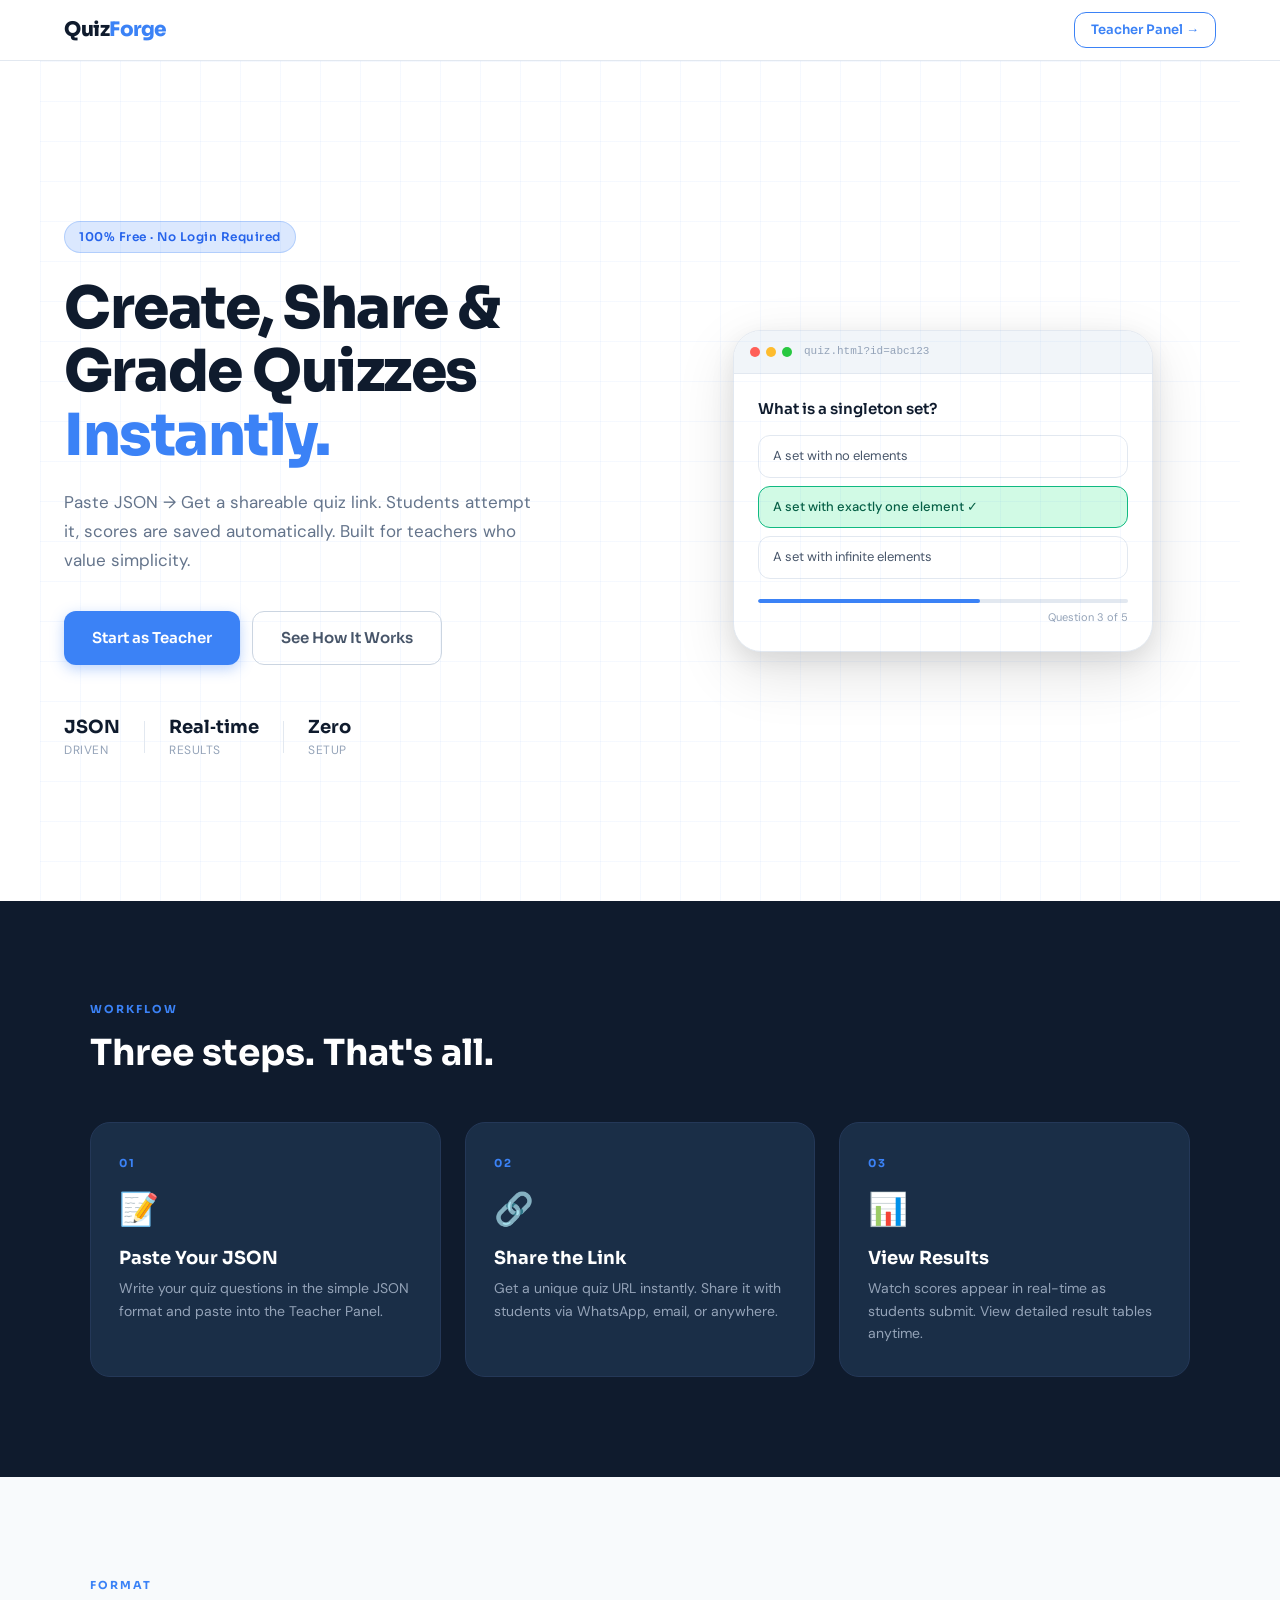
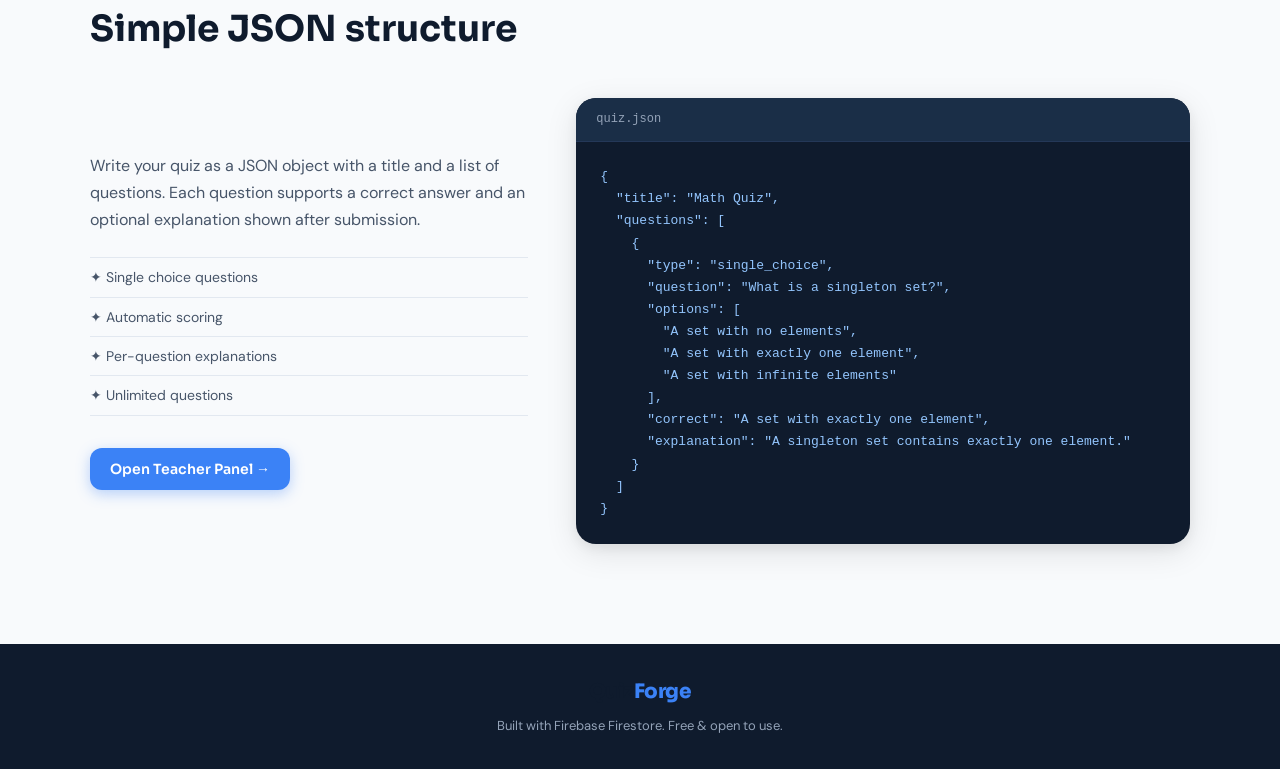
==== index.html @ af721c3b "Add files via upload" ====
<!DOCTYPE html>
<html lang="en">
<head>
  <meta charset="UTF-8" />
  <meta name="viewport" content="width=device-width, initial-scale=1.0" />
  <title>QuizForge — Build & Share Quizzes</title>
  <link rel="stylesheet" href="css/style.css" />
  <link rel="preconnect" href="https://fonts.googleapis.com" />
  <link rel="preconnect" href="https://fonts.gstatic.com" crossorigin />
  <link href="https://fonts.googleapis.com/css2?family=Sora:wght@300;400;600;700;800&family=DM+Sans:ital,wght@0,300;0,400;0,500;1,400&display=swap" rel="stylesheet" />
</head>
<body class="landing-body">

  <!-- Navigation -->
  <nav class="navbar">
    <div class="nav-inner">
      <a href="index.html" class="logo">Quiz<span>Forge</span></a>
      <a href="teacher.html" class="btn btn-outline-nav">Teacher Panel →</a>
    </div>
  </nav>

  <!-- Hero Section -->
  <section class="hero">
    <div class="hero-bg-grid"></div>
    <div class="hero-content">
      <div class="hero-badge">100% Free · No Login Required</div>
      <h1 class="hero-title">Create, Share &amp;<br />Grade Quizzes<br /><span class="accent-text">Instantly.</span></h1>
      <p class="hero-subtitle">
        Paste JSON → Get a shareable quiz link. Students attempt it, scores are saved automatically. Built for teachers who value simplicity.
      </p>
      <div class="hero-actions">
        <a href="teacher.html" class="btn btn-primary btn-lg">Start as Teacher</a>
        <a href="#how-it-works" class="btn btn-ghost btn-lg">See How It Works</a>
      </div>
      <div class="hero-stats">
        <div class="stat"><span class="stat-num">JSON</span><span class="stat-label">Driven</span></div>
        <div class="stat-divider"></div>
        <div class="stat"><span class="stat-num">Real‑time</span><span class="stat-label">Results</span></div>
        <div class="stat-divider"></div>
        <div class="stat"><span class="stat-num">Zero</span><span class="stat-label">Setup</span></div>
      </div>
    </div>
    <div class="hero-visual">
      <div class="demo-card">
        <div class="demo-card-header">
          <div class="demo-dot red"></div>
          <div class="demo-dot yellow"></div>
          <div class="demo-dot green"></div>
          <span class="demo-label">quiz.html?id=abc123</span>
        </div>
        <div class="demo-card-body">
          <div class="demo-question">What is a singleton set?</div>
          <div class="demo-options">
            <div class="demo-option">A set with no elements</div>
            <div class="demo-option demo-selected">A set with exactly one element ✓</div>
            <div class="demo-option">A set with infinite elements</div>
          </div>
          <div class="demo-progress">
            <div class="demo-progress-bar" style="width: 60%"></div>
          </div>
          <div class="demo-progress-label">Question 3 of 5</div>
        </div>
      </div>
    </div>
  </section>

  <!-- How It Works -->
  <section class="how-section" id="how-it-works">
    <div class="section-inner">
      <div class="section-label">WORKFLOW</div>
      <h2 class="section-title">Three steps. That's all.</h2>
      <div class="steps-grid">
        <div class="step-card">
          <div class="step-number">01</div>
          <div class="step-icon">📝</div>
          <h3>Paste Your JSON</h3>
          <p>Write your quiz questions in the simple JSON format and paste into the Teacher Panel.</p>
        </div>
        <div class="step-card">
          <div class="step-number">02</div>
          <div class="step-icon">🔗</div>
          <h3>Share the Link</h3>
          <p>Get a unique quiz URL instantly. Share it with students via WhatsApp, email, or anywhere.</p>
        </div>
        <div class="step-card">
          <div class="step-number">03</div>
          <div class="step-icon">📊</div>
          <h3>View Results</h3>
          <p>Watch scores appear in real-time as students submit. View detailed result tables anytime.</p>
        </div>
      </div>
    </div>
  </section>

  <!-- JSON Format Preview -->
  <section class="json-section">
    <div class="section-inner">
      <div class="section-label">FORMAT</div>
      <h2 class="section-title">Simple JSON structure</h2>
      <div class="json-split">
        <div class="json-info">
          <p>Write your quiz as a JSON object with a title and a list of questions. Each question supports a correct answer and an optional explanation shown after submission.</p>
          <ul class="json-features">
            <li>✦ Single choice questions</li>
            <li>✦ Automatic scoring</li>
            <li>✦ Per-question explanations</li>
            <li>✦ Unlimited questions</li>
          </ul>
          <a href="teacher.html" class="btn btn-primary">Open Teacher Panel →</a>
        </div>
        <div class="json-code-block">
          <div class="code-header">quiz.json</div>
          <pre class="code-content">{
  "title": "Math Quiz",
  "questions": [
    {
      "type": "single_choice",
      "question": "What is a singleton set?",
      "options": [
        "A set with no elements",
        "A set with exactly one element",
        "A set with infinite elements"
      ],
      "correct": "A set with exactly one element",
      "explanation": "A singleton set contains exactly one element."
    }
  ]
}</pre>
        </div>
      </div>
    </div>
  </section>

  <!-- Footer -->
  <footer class="footer">
    <div class="footer-inner">
      <span class="logo">Quiz<span>Forge</span></span>
      <p>Built with Firebase Firestore. Free &amp; open to use.</p>
    </div>
  </footer>

</body>
</html>
---- css/style.css ----
/* =====================================================
   QuizForge — Main Stylesheet
   Design: Clean academic, navy + white + electric blue
   Fonts: Sora (display) + DM Sans (body)
   ===================================================== */

/* ─── CSS Variables ─────────────────────────────────── */
:root {
  --navy:        #0F1B2D;
  --navy-mid:    #1A2E47;
  --navy-light:  #243858;
  --blue:        #3B82F6;
  --blue-dark:   #2563EB;
  --blue-glow:   rgba(59, 130, 246, 0.18);
  --green:       #10B981;
  --green-light: #D1FAE5;
  --red:         #EF4444;
  --red-light:   #FEE2E2;
  --yellow:      #F59E0B;
  --white:       #FFFFFF;
  --off-white:   #F8FAFC;
  --gray-50:     #F8FAFC;
  --gray-100:    #F1F5F9;
  --gray-200:    #E2E8F0;
  --gray-300:    #CBD5E1;
  --gray-400:    #94A3B8;
  --gray-500:    #64748B;
  --gray-600:    #475569;
  --gray-700:    #334155;
  --gray-800:    #1E293B;
  --radius-sm:   6px;
  --radius:      12px;
  --radius-lg:   20px;
  --radius-xl:   28px;
  --shadow-sm:   0 1px 3px rgba(0,0,0,0.08), 0 1px 2px rgba(0,0,0,0.06);
  --shadow:      0 4px 16px rgba(0,0,0,0.08), 0 2px 6px rgba(0,0,0,0.05);
  --shadow-md:   0 8px 32px rgba(0,0,0,0.10), 0 4px 12px rgba(0,0,0,0.06);
  --shadow-lg:   0 20px 60px rgba(0,0,0,0.12), 0 8px 24px rgba(0,0,0,0.08);
  --transition:  0.2s cubic-bezier(0.4, 0, 0.2, 1);
}

/* ─── Reset & Base ───────────────────────────────────── */
*, *::before, *::after { box-sizing: border-box; margin: 0; padding: 0; }

html { scroll-behavior: smooth; }

body {
  font-family: 'DM Sans', sans-serif;
  font-size: 16px;
  line-height: 1.6;
  color: var(--gray-700);
  background: var(--off-white);
  -webkit-font-smoothing: antialiased;
}

h1, h2, h3, h4 {
  font-family: 'Sora', sans-serif;
  line-height: 1.2;
  color: var(--navy);
  font-weight: 700;
}

a { text-decoration: none; color: inherit; }
input, textarea, button { font-family: inherit; }
img { max-width: 100%; }

/* ─── Utility ────────────────────────────────────────── */
.hidden { display: none !important; }

/* ─── Navbar ─────────────────────────────────────────── */
.navbar {
  position: sticky;
  top: 0;
  z-index: 100;
  background: rgba(255,255,255,0.95);
  backdrop-filter: blur(12px);
  border-bottom: 1px solid var(--gray-200);
}

.nav-inner {
  max-width: 1200px;
  margin: 0 auto;
  padding: 0 24px;
  height: 60px;
  display: flex;
  align-items: center;
  justify-content: space-between;
}

.logo {
  font-family: 'Sora', sans-serif;
  font-size: 20px;
  font-weight: 800;
  color: var(--navy);
  letter-spacing: -0.5px;
}

.logo span { color: var(--blue); }

.nav-page-label {
  font-family: 'Sora', sans-serif;
  font-size: 13px;
  font-weight: 600;
  color: var(--gray-500);
  letter-spacing: 0.5px;
  text-transform: uppercase;
}

/* ─── Buttons ────────────────────────────────────────── */
.btn {
  display: inline-flex;
  align-items: center;
  justify-content: center;
  gap: 8px;
  padding: 10px 20px;
  border-radius: var(--radius);
  border: none;
  cursor: pointer;
  font-family: 'Sora', sans-serif;
  font-weight: 600;
  font-size: 14px;
  transition: all var(--transition);
  white-space: nowrap;
}

.btn-primary {
  background: var(--blue);
  color: var(--white);
  box-shadow: 0 4px 14px rgba(59,130,246,0.35);
}

.btn-primary:hover {
  background: var(--blue-dark);
  transform: translateY(-1px);
  box-shadow: 0 6px 20px rgba(59,130,246,0.45);
}

.btn-primary:active { transform: translateY(0); }

.btn-ghost {
  background: transparent;
  color: var(--gray-600);
  border: 1.5px solid var(--gray-300);
}

.btn-ghost:hover {
  background: var(--gray-100);
  border-color: var(--gray-400);
  color: var(--navy);
}

.btn-outline-nav {
  background: transparent;
  color: var(--blue);
  border: 1.5px solid var(--blue);
  padding: 7px 16px;
  font-size: 13px;
}

.btn-outline-nav:hover { background: var(--blue-glow); }

.btn-success {
  background: var(--green);
  color: var(--white);
  box-shadow: 0 4px 14px rgba(16,185,129,0.35);
}

.btn-success:hover { background: #059669; transform: translateY(-1px); }

.btn-danger {
  background: transparent;
  color: var(--red);
  border: 1.5px solid var(--red);
}

.btn-danger:hover { background: var(--red-light); }

.btn-copy {
  background: var(--navy);
  color: var(--white);
  border: none;
  padding: 8px 14px;
  border-radius: var(--radius-sm);
  font-size: 13px;
  font-weight: 600;
  cursor: pointer;
  transition: background var(--transition);
}

.btn-copy:hover { background: var(--navy-mid); }

.btn-lg { padding: 14px 28px; font-size: 15px; }
.btn-sm { padding: 7px 14px; font-size: 13px; }
.btn-block { width: 100%; }

/* ─── Landing: Hero ──────────────────────────────────── */
.landing-body { background: var(--white); }

.hero {
  min-height: calc(100vh - 60px);
  display: grid;
  grid-template-columns: 1fr 1fr;
  align-items: center;
  max-width: 1200px;
  margin: 0 auto;
  padding: 80px 24px 60px;
  gap: 60px;
  position: relative;
}

.hero-bg-grid {
  position: absolute;
  inset: 0;
  background-image:
    linear-gradient(rgba(59,130,246,0.05) 1px, transparent 1px),
    linear-gradient(90deg, rgba(59,130,246,0.05) 1px, transparent 1px);
  background-size: 40px 40px;
  pointer-events: none;
}

.hero-content { position: relative; z-index: 1; }

.hero-badge {
  display: inline-block;
  padding: 5px 14px;
  background: var(--blue-glow);
  color: var(--blue-dark);
  border: 1px solid rgba(59,130,246,0.25);
  border-radius: 100px;
  font-size: 12px;
  font-weight: 600;
  letter-spacing: 0.5px;
  margin-bottom: 24px;
  font-family: 'Sora', sans-serif;
}

.hero-title {
  font-size: clamp(38px, 5vw, 58px);
  font-weight: 800;
  color: var(--navy);
  line-height: 1.1;
  letter-spacing: -1.5px;
  margin-bottom: 20px;
}

.accent-text { color: var(--blue); }

.hero-subtitle {
  font-size: 17px;
  color: var(--gray-500);
  max-width: 480px;
  line-height: 1.7;
  margin-bottom: 36px;
}

.hero-actions { display: flex; gap: 12px; flex-wrap: wrap; margin-bottom: 48px; }

.hero-stats {
  display: flex;
  align-items: center;
  gap: 24px;
}

.stat { display: flex; flex-direction: column; }
.stat-num { font-family: 'Sora', sans-serif; font-size: 18px; font-weight: 700; color: var(--navy); }
.stat-label { font-size: 12px; color: var(--gray-400); text-transform: uppercase; letter-spacing: 0.5px; }
.stat-divider { width: 1px; height: 32px; background: var(--gray-200); }

/* ─── Demo Card (hero visual) ────────────────────────── */
.hero-visual { display: flex; justify-content: center; }

.demo-card {
  background: var(--white);
  border-radius: var(--radius-xl);
  box-shadow: var(--shadow-lg);
  border: 1px solid var(--gray-200);
  width: 100%;
  max-width: 420px;
  overflow: hidden;
  animation: floatCard 4s ease-in-out infinite;
}

@keyframes floatCard {
  0%, 100% { transform: translateY(0px); }
  50% { transform: translateY(-10px); }
}

.demo-card-header {
  background: var(--gray-100);
  padding: 12px 16px;
  display: flex;
  align-items: center;
  gap: 6px;
  border-bottom: 1px solid var(--gray-200);
}

.demo-dot { width: 10px; height: 10px; border-radius: 50%; }
.demo-dot.red { background: #FF5F57; }
.demo-dot.yellow { background: #FEBC2E; }
.demo-dot.green { background: #28C840; }
.demo-label { font-size: 11px; color: var(--gray-400); margin-left: 6px; font-family: monospace; }

.demo-card-body { padding: 24px; }

.demo-question {
  font-family: 'Sora', sans-serif;
  font-size: 15px;
  font-weight: 600;
  color: var(--navy);
  margin-bottom: 16px;
  line-height: 1.4;
}

.demo-options { display: flex; flex-direction: column; gap: 8px; margin-bottom: 20px; }

.demo-option {
  padding: 10px 14px;
  border-radius: var(--radius);
  border: 1.5px solid var(--gray-200);
  font-size: 13px;
  color: var(--gray-600);
  transition: all var(--transition);
}

.demo-selected {
  background: var(--green-light);
  border-color: var(--green);
  color: #065F46;
  font-weight: 500;
}

.demo-progress { height: 4px; background: var(--gray-200); border-radius: 4px; overflow: hidden; }
.demo-progress-bar { height: 100%; background: var(--blue); border-radius: 4px; }
.demo-progress-label { font-size: 11px; color: var(--gray-400); margin-top: 6px; text-align: right; }

/* ─── How It Works Section ───────────────────────────── */
.how-section {
  background: var(--navy);
  padding: 100px 24px;
}

.section-inner { max-width: 1100px; margin: 0 auto; }

.section-label {
  font-family: 'Sora', sans-serif;
  font-size: 11px;
  font-weight: 700;
  letter-spacing: 2px;
  color: var(--blue);
  text-transform: uppercase;
  margin-bottom: 12px;
}

.how-section .section-title {
  font-size: 36px;
  font-weight: 700;
  color: var(--white);
  margin-bottom: 48px;
}

.steps-grid {
  display: grid;
  grid-template-columns: repeat(3, 1fr);
  gap: 24px;
}

.step-card {
  background: var(--navy-mid);
  border: 1px solid var(--navy-light);
  border-radius: var(--radius-lg);
  padding: 32px 28px;
  position: relative;
  transition: all var(--transition);
}

.step-card:hover {
  border-color: var(--blue);
  transform: translateY(-4px);
  box-shadow: 0 0 30px rgba(59,130,246,0.15);
}

.step-number {
  font-family: 'Sora', sans-serif;
  font-size: 11px;
  font-weight: 700;
  letter-spacing: 2px;
  color: var(--blue);
  margin-bottom: 12px;
}

.step-icon { font-size: 32px; margin-bottom: 12px; }

.step-card h3 {
  font-size: 18px;
  color: var(--white);
  margin-bottom: 8px;
}

.step-card p { font-size: 14px; color: var(--gray-400); line-height: 1.6; }

/* ─── JSON Format Section ────────────────────────────── */
.json-section {
  padding: 100px 24px;
  background: var(--off-white);
}

.section-title {
  font-size: 36px;
  font-weight: 700;
  margin-bottom: 48px;
}

.json-split {
  display: grid;
  grid-template-columns: 1fr 1.4fr;
  gap: 48px;
  align-items: center;
}

.json-info p {
  font-size: 16px;
  color: var(--gray-600);
  margin-bottom: 24px;
  line-height: 1.7;
}

.json-features { list-style: none; margin-bottom: 32px; }
.json-features li { padding: 8px 0; font-size: 14px; color: var(--gray-600); border-bottom: 1px solid var(--gray-200); }
.json-features li:first-child { border-top: 1px solid var(--gray-200); }

.json-code-block {
  background: var(--navy);
  border-radius: var(--radius-lg);
  overflow: hidden;
  box-shadow: var(--shadow-md);
}

.code-header {
  padding: 12px 20px;
  background: var(--navy-mid);
  font-size: 12px;
  color: var(--gray-400);
  font-family: monospace;
  border-bottom: 1px solid var(--navy-light);
}

.code-content {
  padding: 24px;
  font-family: 'Courier New', monospace;
  font-size: 13px;
  line-height: 1.7;
  color: #93C5FD;
  overflow-x: auto;
  white-space: pre;
}

/* ─── Footer ─────────────────────────────────────────── */
.footer {
  background: var(--navy);
  padding: 32px 24px;
  text-align: center;
}

.footer-inner { max-width: 1200px; margin: 0 auto; }
.footer p { color: var(--gray-400); font-size: 13px; margin-top: 8px; }

/* ─── App Body Layout ────────────────────────────────── */
.app-body { background: var(--gray-50); min-height: 100vh; }

.app-layout {
  max-width: 1200px;
  margin: 0 auto;
  padding: 32px 24px;
  display: grid;
  grid-template-columns: 420px 1fr;
  gap: 24px;
  align-items: start;
}

/* ─── Panels ─────────────────────────────────────────── */
.panel {
  background: var(--white);
  border-radius: var(--radius-xl);
  border: 1px solid var(--gray-200);
  box-shadow: var(--shadow-sm);
  padding: 28px;
}

.panel-header { margin-bottom: 24px; }
.panel-title { font-size: 20px; margin-bottom: 6px; }
.panel-subtitle { font-size: 13px; color: var(--gray-400); }

/* ─── Form Fields ────────────────────────────────────── */
.field-group { margin-bottom: 16px; }

.field-label {
  display: block;
  font-size: 12px;
  font-weight: 600;
  font-family: 'Sora', sans-serif;
  color: var(--gray-600);
  text-transform: uppercase;
  letter-spacing: 0.5px;
  margin-bottom: 8px;
}

.json-textarea {
  width: 100%;
  height: 260px;
  padding: 14px;
  border: 1.5px solid var(--gray-200);
  border-radius: var(--radius);
  font-family: 'Courier New', monospace;
  font-size: 12px;
  line-height: 1.6;
  color: var(--navy);
  background: var(--gray-50);
  resize: vertical;
  outline: none;
  transition: border-color var(--transition);
}

.json-textarea:focus { border-color: var(--blue); background: var(--white); }

.text-input {
  width: 100%;
  padding: 12px 16px;
  border: 1.5px solid var(--gray-200);
  border-radius: var(--radius);
  font-size: 15px;
  color: var(--navy);
  background: var(--white);
  outline: none;
  transition: border-color var(--transition);
}

.text-input:focus { border-color: var(--blue); }

.field-error {
  margin-top: 6px;
  font-size: 12px;
  color: var(--red);
  font-weight: 500;
}

/* ─── Success Box ────────────────────────────────────── */
.success-box {
  margin-top: 16px;
  padding: 16px;
  background: var(--green-light);
  border: 1.5px solid var(--green);
  border-radius: var(--radius);
  display: flex;
  gap: 12px;
  align-items: flex-start;
}

.success-icon {
  width: 28px;
  height: 28px;
  background: var(--green);
  color: var(--white);
  border-radius: 50%;
  display: flex;
  align-items: center;
  justify-content: center;
  font-size: 14px;
  flex-shrink: 0;
  font-weight: 700;
}

.success-label { font-size: 12px; font-weight: 600; color: #065F46; margin-bottom: 8px; font-family: 'Sora', sans-serif; }

.link-row { display: flex; gap: 8px; }

.link-input {
  flex: 1;
  padding: 8px 12px;
  border: 1px solid rgba(16,185,129,0.3);
  border-radius: var(--radius-sm);
  font-family: monospace;
  font-size: 12px;
  color: var(--navy);
  background: var(--white);
  outline: none;
}

/* ─── Format Guide ───────────────────────────────────── */
.format-guide {
  margin-top: 16px;
  border: 1px solid var(--gray-200);
  border-radius: var(--radius);
  overflow: hidden;
}

.format-guide summary {
  padding: 10px 14px;
  font-size: 13px;
  font-weight: 600;
  color: var(--gray-600);
  cursor: pointer;
  user-select: none;
}

.format-code {
  padding: 14px;
  background: var(--gray-800);
  color: #93C5FD;
  font-family: monospace;
  font-size: 11px;
  line-height: 1.6;
  overflow-x: auto;
}

/* ─── Quiz Card List (Teacher) ───────────────────────── */
.quiz-card-list { display: flex; flex-direction: column; gap: 12px; }

.quiz-item-card {
  border: 1px solid var(--gray-200);
  border-radius: var(--radius-lg);
  padding: 18px 20px;
  display: flex;
  align-items: center;
  justify-content: space-between;
  gap: 12px;
  transition: all var(--transition);
  background: var(--white);
}

.quiz-item-card:hover { border-color: var(--blue); box-shadow: 0 0 0 3px var(--blue-glow); }

.quiz-item-info { flex: 1; min-width: 0; }

.quiz-item-title {
  font-family: 'Sora', sans-serif;
  font-size: 15px;
  font-weight: 600;
  color: var(--navy);
  white-space: nowrap;
  overflow: hidden;
  text-overflow: ellipsis;
  margin-bottom: 4px;
}

.quiz-item-meta { font-size: 12px; color: var(--gray-400); }

.quiz-item-actions { display: flex; gap: 8px; flex-shrink: 0; }

/* ─── State Boxes ────────────────────────────────────── */
.state-box {
  text-align: center;
  padding: 48px 24px;
  color: var(--gray-400);
}

.state-box .state-icon { font-size: 40px; margin-bottom: 12px; }

.state-box p { font-size: 14px; }

.state-center {
  text-align: center;
  padding: 80px 24px;
  color: var(--gray-400);
}

.state-icon-lg { font-size: 56px; margin-bottom: 16px; }
.state-center h2 { font-size: 22px; margin-bottom: 8px; color: var(--navy); }
.state-center p { margin-bottom: 24px; }

/* ─── Spinner ────────────────────────────────────────── */
.spinner {
  width: 28px;
  height: 28px;
  border: 3px solid var(--gray-200);
  border-top-color: var(--blue);
  border-radius: 50%;
  animation: spin 0.7s linear infinite;
  margin: 0 auto 16px;
}

.spinner-lg { width: 44px; height: 44px; border-width: 4px; }

@keyframes spin { to { transform: rotate(360deg); } }

/* ─── Quiz Page Layout ───────────────────────────────── */
.quiz-body { background: var(--gray-100); }

.quiz-container {
  max-width: 680px;
  margin: 0 auto;
  padding: 32px 20px 60px;
}

/* ─── Name Gate ──────────────────────────────────────── */
.name-gate { display: flex; justify-content: center; padding: 20px 0; }

.name-gate-card {
  background: var(--white);
  border-radius: var(--radius-xl);
  padding: 40px;
  width: 100%;
  max-width: 440px;
  box-shadow: var(--shadow-md);
  border: 1px solid var(--gray-200);
  text-align: center;
}

.name-gate-icon { font-size: 48px; margin-bottom: 16px; }

.name-gate-title {
  font-size: 22px;
  margin-bottom: 8px;
  text-align: center;
}

.name-gate-subtitle {
  font-size: 14px;
  color: var(--gray-400);
  margin-bottom: 24px;
}

.name-gate-card .field-group { text-align: left; margin-bottom: 20px; }

.name-gate-note {
  font-size: 12px;
  color: var(--gray-400);
  margin-top: 14px;
}

/* ─── Quiz Main ──────────────────────────────────────── */
.quiz-main { display: flex; flex-direction: column; gap: 16px; }

.quiz-progress-wrap {
  background: var(--white);
  border-radius: var(--radius);
  padding: 14px 18px;
  border: 1px solid var(--gray-200);
  box-shadow: var(--shadow-sm);
}

.quiz-progress-meta {
  display: flex;
  justify-content: space-between;
  font-size: 12px;
  font-weight: 600;
  color: var(--gray-500);
  font-family: 'Sora', sans-serif;
  margin-bottom: 8px;
}

.quiz-progress-bar-track {
  height: 6px;
  background: var(--gray-200);
  border-radius: 6px;
  overflow: hidden;
}

.quiz-progress-bar-fill {
  height: 100%;
  background: linear-gradient(90deg, var(--blue), #60A5FA);
  border-radius: 6px;
  transition: width 0.4s cubic-bezier(0.4, 0, 0.2, 1);
}

/* ─── Question Card ──────────────────────────────────── */
.question-card {
  background: var(--white);
  border-radius: var(--radius-xl);
  padding: 32px;
  border: 1px solid var(--gray-200);
  box-shadow: var(--shadow);
  animation: slideIn 0.3s cubic-bezier(0.4, 0, 0.2, 1);
}

@keyframes slideIn {
  from { opacity: 0; transform: translateY(12px); }
  to { opacity: 1; transform: translateY(0); }
}

.question-number-badge {
  display: inline-block;
  background: var(--blue-glow);
  color: var(--blue-dark);
  font-family: 'Sora', sans-serif;
  font-size: 11px;
  font-weight: 700;
  letter-spacing: 1px;
  padding: 4px 10px;
  border-radius: 100px;
  margin-bottom: 16px;
  text-transform: uppercase;
}

.question-text {
  font-size: 20px;
  font-weight: 700;
  color: var(--navy);
  line-height: 1.4;
  margin-bottom: 24px;
}

.options-list { display: flex; flex-direction: column; gap: 10px; }

.option-item {
  padding: 14px 18px;
  border-radius: var(--radius);
  border: 2px solid var(--gray-200);
  font-size: 15px;
  color: var(--gray-700);
  cursor: pointer;
  transition: all var(--transition);
  user-select: none;
  display: flex;
  align-items: center;
  gap: 12px;
}

.option-item:hover {
  border-color: var(--blue);
  background: var(--blue-glow);
  color: var(--navy);
}

.option-item.selected {
  border-color: var(--blue);
  background: var(--blue-glow);
  color: var(--navy);
  font-weight: 500;
}

.option-item .option-letter {
  width: 26px;
  height: 26px;
  border-radius: 50%;
  background: var(--gray-100);
  display: flex;
  align-items: center;
  justify-content: center;
  font-family: 'Sora', sans-serif;
  font-size: 11px;
  font-weight: 700;
  color: var(--gray-500);
  flex-shrink: 0;
  transition: all var(--transition);
}

.option-item.selected .option-letter {
  background: var(--blue);
  color: var(--white);
}

/* ─── Quiz Navigation ────────────────────────────────── */
.quiz-nav {
  display: flex;
  gap: 10px;
  justify-content: space-between;
  align-items: center;
  flex-wrap: wrap;
}

/* ─── Dot Navigation ─────────────────────────────────── */
.dot-nav {
  display: flex;
  flex-wrap: wrap;
  gap: 8px;
  justify-content: center;
  padding: 8px 0;
}

.dot {
  width: 10px;
  height: 10px;
  border-radius: 50%;
  background: var(--gray-300);
  cursor: pointer;
  transition: all var(--transition);
}

.dot.answered { background: var(--blue); }
.dot.current { background: var(--navy); transform: scale(1.3); }

/* ─── Quiz Results ───────────────────────────────────── */
.quiz-result { display: flex; justify-content: center; }

.result-card {
  background: var(--white);
  border-radius: var(--radius-xl);
  padding: 40px 32px;
  max-width: 560px;
  width: 100%;
  text-align: center;
  box-shadow: var(--shadow-lg);
  border: 1px solid var(--gray-200);
  animation: slideIn 0.4s cubic-bezier(0.4, 0, 0.2, 1);
}

.result-trophy { font-size: 56px; margin-bottom: 8px; }
.result-name { font-size: 22px; color: var(--navy); margin-bottom: 20px; }

.result-score-ring {
  display: inline-flex;
  align-items: baseline;
  gap: 4px;
  background: var(--navy);
  color: var(--white);
  padding: 20px 32px;
  border-radius: var(--radius-xl);
  margin-bottom: 16px;
}

.result-score-num { font-family: 'Sora', sans-serif; font-size: 48px; font-weight: 800; }
.result-score-total { font-size: 20px; color: var(--gray-400); font-weight: 400; }

.result-percent { font-family: 'Sora', sans-serif; font-size: 24px; font-weight: 700; color: var(--blue); margin-bottom: 4px; }
.result-grade { font-size: 14px; color: var(--gray-400); margin-bottom: 32px; font-weight: 500; }

/* ─── Answer Review ──────────────────────────────────── */
.review-section { text-align: left; border-top: 1px solid var(--gray-200); padding-top: 24px; }
.review-heading { font-size: 16px; margin-bottom: 16px; color: var(--navy); }
.review-list { display: flex; flex-direction: column; gap: 12px; }

.review-item {
  padding: 14px 16px;
  border-radius: var(--radius);
  border-left: 4px solid var(--gray-300);
  background: var(--gray-50);
}

.review-item.correct { border-left-color: var(--green); background: var(--green-light); }
.review-item.wrong { border-left-color: var(--red); background: var(--red-light); }

.review-q { font-size: 13px; font-weight: 600; color: var(--navy); margin-bottom: 6px; }
.review-your-answer { font-size: 12px; color: var(--gray-500); margin-bottom: 2px; }
.review-correct-answer { font-size: 12px; color: var(--green); font-weight: 600; }
.review-explanation { font-size: 12px; color: var(--gray-500); margin-top: 4px; font-style: italic; }

/* ─── Results Page ───────────────────────────────────── */
.results-container {
  max-width: 1000px;
  margin: 0 auto;
  padding: 32px 24px 60px;
}

.results-header {
  display: flex;
  justify-content: space-between;
  align-items: flex-start;
  margin-bottom: 24px;
  flex-wrap: wrap;
  gap: 16px;
}

.results-title { font-size: 28px; margin-bottom: 4px; }
.results-meta { font-size: 13px; color: var(--gray-400); }
.results-header-actions { display: flex; gap: 10px; }

/* Stats Row */
.stats-row {
  display: grid;
  grid-template-columns: repeat(4, 1fr);
  gap: 16px;
  margin-bottom: 24px;
}

.stat-card {
  background: var(--white);
  border: 1px solid var(--gray-200);
  border-radius: var(--radius-lg);
  padding: 20px;
  text-align: center;
  box-shadow: var(--shadow-sm);
}

.stat-card-num {
  font-family: 'Sora', sans-serif;
  font-size: 28px;
  font-weight: 700;
  color: var(--navy);
  margin-bottom: 4px;
}

.stat-card-label { font-size: 12px; color: var(--gray-400); text-transform: uppercase; letter-spacing: 0.5px; }

/* Results Table */
.table-wrap {
  background: var(--white);
  border: 1px solid var(--gray-200);
  border-radius: var(--radius-xl);
  overflow: hidden;
  box-shadow: var(--shadow-sm);
}

.results-table { width: 100%; border-collapse: collapse; }

.results-table thead {
  background: var(--navy);
}

.results-table th {
  padding: 14px 18px;
  text-align: left;
  font-family: 'Sora', sans-serif;
  font-size: 11px;
  font-weight: 600;
  letter-spacing: 0.8px;
  text-transform: uppercase;
  color: var(--gray-400);
}

.results-table td {
  padding: 14px 18px;
  font-size: 14px;
  color: var(--gray-700);
  border-bottom: 1px solid var(--gray-100);
}

.results-table tbody tr:hover { background: var(--gray-50); }
.results-table tbody tr:last-child td { border-bottom: none; }

.grade-badge {
  display: inline-block;
  padding: 2px 10px;
  border-radius: 100px;
  font-size: 11px;
  font-weight: 700;
  font-family: 'Sora', sans-serif;
}

.grade-a { background: var(--green-light); color: #065F46; }
.grade-b { background: #DBEAFE; color: #1E40AF; }
.grade-c { background: #FEF3C7; color: #92400E; }
.grade-d { background: var(--red-light); color: #991B1B; }

.quiz-link-copy-row {
  display: flex;
  gap: 8px;
  margin-top: 16px;
  max-width: 440px;
  margin-left: auto;
  margin-right: auto;
}

/* ─── Responsive ─────────────────────────────────────── */
@media (max-width: 900px) {
  .hero {
    grid-template-columns: 1fr;
    text-align: center;
    padding: 60px 20px 40px;
  }

  .hero-subtitle { margin: 0 auto 32px; }
  .hero-actions { justify-content: center; }
  .hero-stats { justify-content: center; }
  .hero-visual { order: -1; }
  .demo-card { max-width: 360px; }

  .steps-grid { grid-template-columns: 1fr; }

  .json-split { grid-template-columns: 1fr; }

  .app-layout { grid-template-columns: 1fr; }

  .stats-row { grid-template-columns: repeat(2, 1fr); }

  .results-header { flex-direction: column; }
}

@media (max-width: 600px) {
  .panel { padding: 20px 16px; }
  .question-card { padding: 20px 16px; }
  .quiz-nav { justify-content: center; }
  .stats-row { grid-template-columns: 1fr 1fr; }
  .result-score-num { font-size: 36px; }
  .results-table th, .results-table td { padding: 10px 12px; font-size: 13px; }
}

@media (max-width: 400px) {
  .hero-title { font-size: 34px; }
  .name-gate-card { padding: 28px 20px; }
  .result-card { padding: 28px 20px; }
}
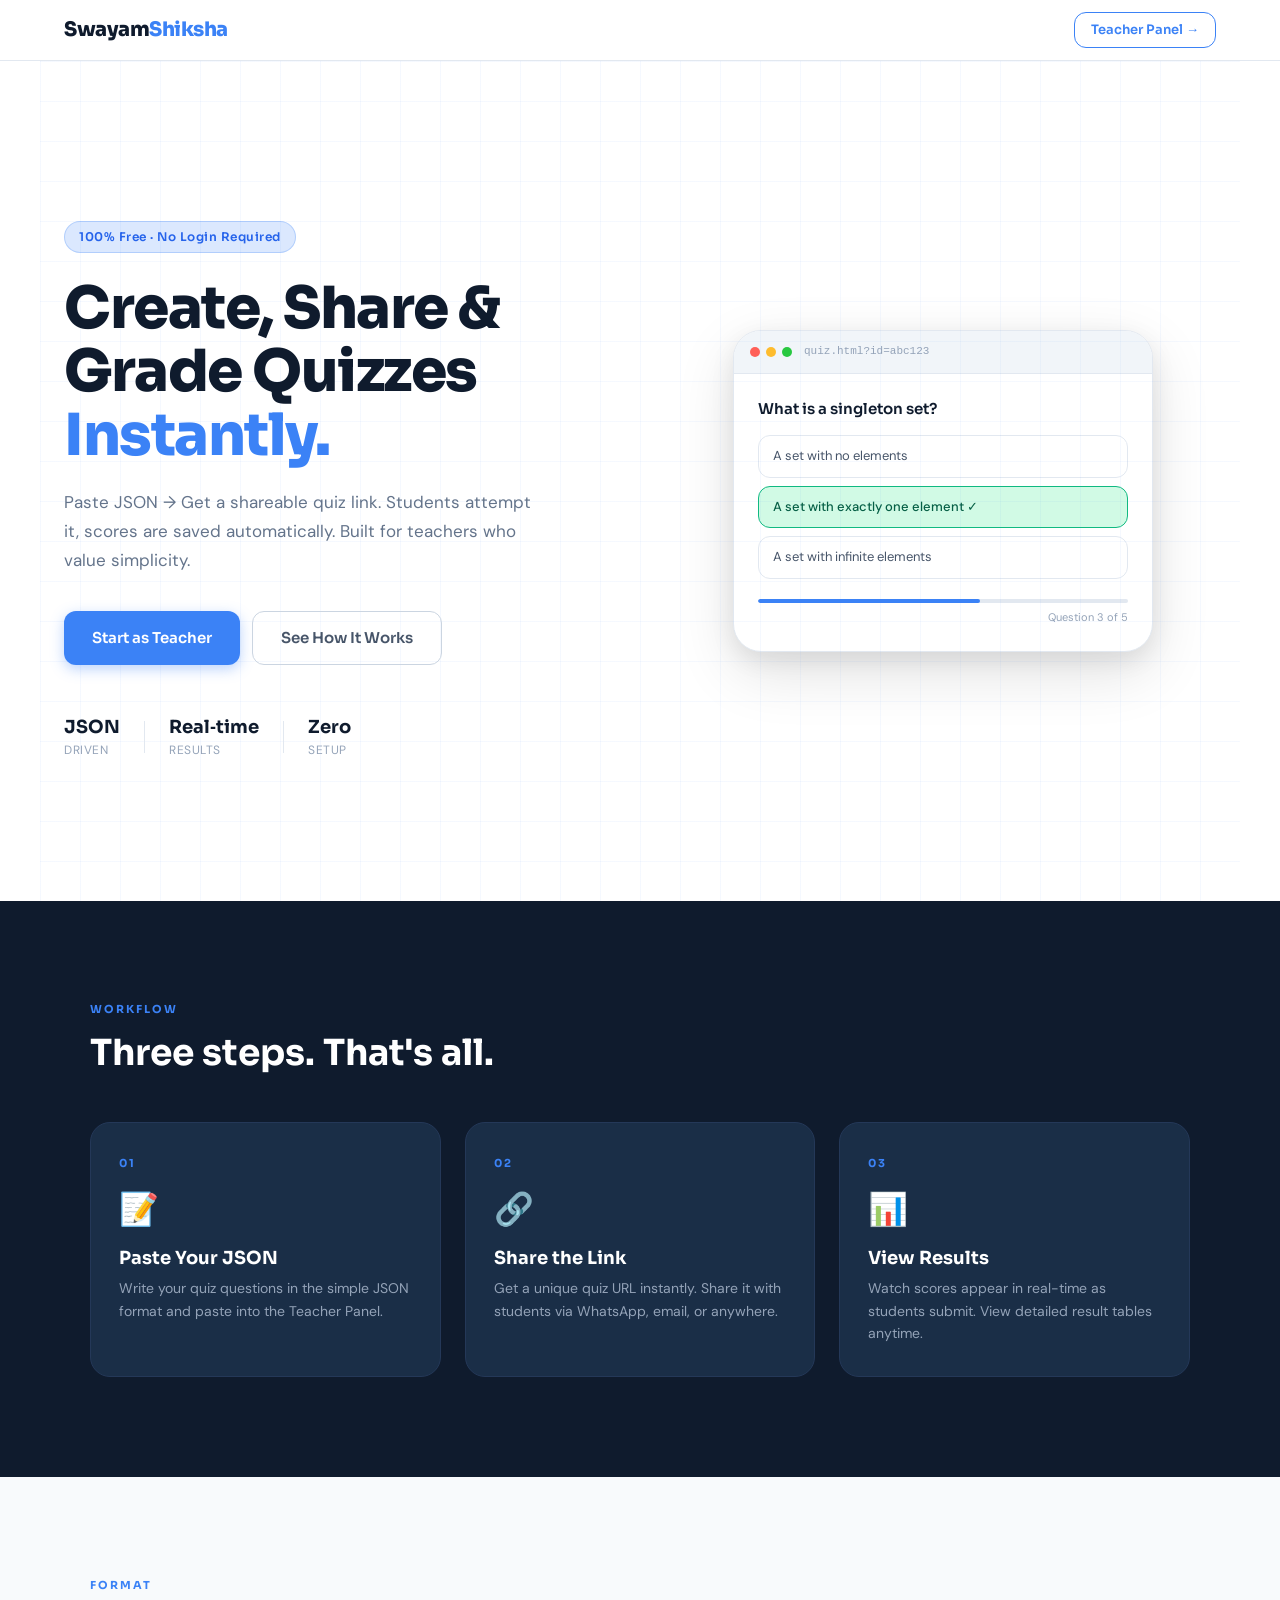
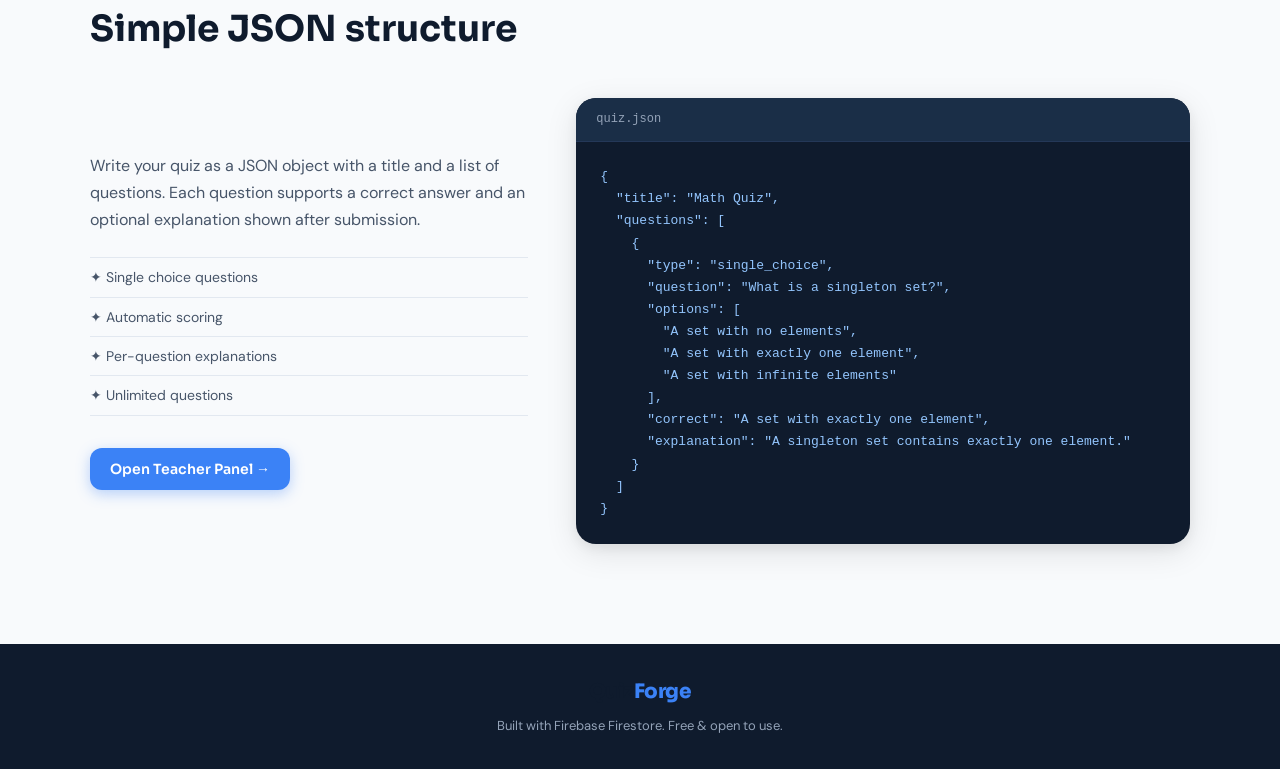
==== commit 7bf66e7b: "Update index.html" ====
--- a/index.html
+++ b/index.html
@@ -3,7 +3,7 @@
 <head>
   <meta charset="UTF-8" />
   <meta name="viewport" content="width=device-width, initial-scale=1.0" />
-  <title>QuizForge — Build & Share Quizzes</title>
+  <title>SwayamShiksha</title>
   <link rel="stylesheet" href="css/style.css" />
   <link rel="preconnect" href="https://fonts.googleapis.com" />
   <link rel="preconnect" href="https://fonts.gstatic.com" crossorigin />
@@ -14,7 +14,7 @@
   <!-- Navigation -->
   <nav class="navbar">
     <div class="nav-inner">
-      <a href="index.html" class="logo">Quiz<span>Forge</span></a>
+      <a href="index.html" class="logo">Swayam<span>Shiksha</span></a>
       <a href="teacher.html" class="btn btn-outline-nav">Teacher Panel →</a>
     </div>
   </nav>
--- a/css/style.css
+++ b/css/style.css
@@ -981,49 +981,19 @@
 
 .stat-card-label { font-size: 12px; color: var(--gray-400); text-transform: uppercase; letter-spacing: 0.5px; }
 
-/* Results Table */
-.table-wrap {
-  background: var(--white);
-  border: 1px solid var(--gray-200);
-  border-radius: var(--radius-xl);
-  overflow: hidden;
-  box-shadow: var(--shadow-sm);
-}
-
-.results-table { width: 100%; border-collapse: collapse; }
-
-.results-table thead {
-  background: var(--navy);
-}
-
-.results-table th {
-  padding: 14px 18px;
-  text-align: left;
-  font-family: 'Sora', sans-serif;
-  font-size: 11px;
-  font-weight: 600;
-  letter-spacing: 0.8px;
-  text-transform: uppercase;
-  color: var(--gray-400);
-}
-
-.results-table td {
-  padding: 14px 18px;
-  font-size: 14px;
-  color: var(--gray-700);
-  border-bottom: 1px solid var(--gray-100);
-}
-
-.results-table tbody tr:hover { background: var(--gray-50); }
-.results-table tbody tr:last-child td { border-bottom: none; }
-
+/* Grade badges — used in accordion headers */
 .grade-badge {
-  display: inline-block;
-  padding: 2px 10px;
+  display: inline-flex;
+  align-items: center;
+  justify-content: center;
+  min-width: 36px;
+  padding: 3px 10px;
   border-radius: 100px;
   font-size: 11px;
   font-weight: 700;
   font-family: 'Sora', sans-serif;
+  letter-spacing: 0.3px;
+  flex-shrink: 0;
 }
 
 .grade-a { background: var(--green-light); color: #065F46; }
@@ -1039,6 +1009,457 @@
   margin-left: auto;
   margin-right: auto;
 }
+
+/* ─── Results Toolbar (search + sort) ────────────────── */
+.results-toolbar {
+  display: flex;
+  align-items: center;
+  gap: 12px;
+  margin-bottom: 16px;
+  flex-wrap: wrap;
+}
+
+.search-input {
+  flex: 1;
+  min-width: 200px;
+  padding: 10px 16px;
+  font-size: 14px;
+  border: 1.5px solid var(--gray-200);
+  border-radius: var(--radius);
+  outline: none;
+  color: var(--navy);
+  background: var(--white);
+  transition: border-color var(--transition);
+}
+
+.search-input:focus { border-color: var(--blue); }
+
+.sort-group {
+  display: flex;
+  align-items: center;
+  gap: 8px;
+  flex-shrink: 0;
+}
+
+.sort-label {
+  font-size: 12px;
+  font-weight: 600;
+  color: var(--gray-500);
+  font-family: 'Sora', sans-serif;
+  text-transform: uppercase;
+  letter-spacing: 0.5px;
+  white-space: nowrap;
+}
+
+.sort-select {
+  padding: 9px 14px;
+  border: 1.5px solid var(--gray-200);
+  border-radius: var(--radius);
+  font-size: 13px;
+  font-family: 'DM Sans', sans-serif;
+  color: var(--navy);
+  background: var(--white);
+  cursor: pointer;
+  outline: none;
+  transition: border-color var(--transition);
+}
+
+.sort-select:focus { border-color: var(--blue); }
+
+/* ─── Student Accordion List ─────────────────────────── */
+.student-list {
+  display: flex;
+  flex-direction: column;
+  gap: 10px;
+}
+
+/* ─── Individual Student Card ────────────────────────── */
+.student-card {
+  background: var(--white);
+  border: 1.5px solid var(--gray-200);
+  border-radius: var(--radius-lg);
+  overflow: hidden;
+  box-shadow: var(--shadow-sm);
+  transition: border-color var(--transition), box-shadow var(--transition);
+}
+
+.student-card:hover {
+  border-color: var(--gray-300);
+  box-shadow: var(--shadow);
+}
+
+.student-card.expanded {
+  border-color: var(--blue);
+  box-shadow: 0 0 0 3px var(--blue-glow), var(--shadow);
+}
+
+/* ─── Card Header (always visible) ───────────────────── */
+.student-card-header {
+  display: flex;
+  align-items: center;
+  justify-content: space-between;
+  padding: 16px 20px;
+  cursor: pointer;
+  user-select: none;
+  gap: 12px;
+  transition: background var(--transition);
+}
+
+.student-card-header:hover { background: var(--gray-50); }
+.student-card.expanded .student-card-header { background: var(--gray-50); }
+
+/* left side: avatar + name + date */
+.sc-left {
+  display: flex;
+  align-items: center;
+  gap: 12px;
+  min-width: 0;
+  flex: 1;
+}
+
+.sc-avatar {
+  width: 40px;
+  height: 40px;
+  border-radius: 50%;
+  background: linear-gradient(135deg, var(--navy), var(--blue));
+  color: var(--white);
+  font-family: 'Sora', sans-serif;
+  font-size: 15px;
+  font-weight: 700;
+  display: flex;
+  align-items: center;
+  justify-content: center;
+  flex-shrink: 0;
+}
+
+.sc-info { min-width: 0; }
+
+.sc-name {
+  font-family: 'Sora', sans-serif;
+  font-size: 15px;
+  font-weight: 600;
+  color: var(--navy);
+  white-space: nowrap;
+  overflow: hidden;
+  text-overflow: ellipsis;
+}
+
+.sc-meta {
+  font-size: 12px;
+  color: var(--gray-400);
+  margin-top: 1px;
+}
+
+/* right side: pills + score ring + grade + chevron */
+.sc-right {
+  display: flex;
+  align-items: center;
+  gap: 10px;
+  flex-shrink: 0;
+}
+
+.sc-mini-pills {
+  display: flex;
+  gap: 6px;
+  flex-wrap: wrap;
+}
+
+.mini-pill {
+  display: inline-flex;
+  align-items: center;
+  gap: 3px;
+  padding: 3px 9px;
+  border-radius: 100px;
+  font-family: 'Sora', sans-serif;
+  font-size: 11px;
+  font-weight: 600;
+  white-space: nowrap;
+}
+
+.pill-correct { background: var(--green-light); color: #065F46; }
+.pill-wrong   { background: var(--red-light);   color: #991B1B; }
+
+.sc-score-ring {
+  display: flex;
+  align-items: baseline;
+  gap: 1px;
+  padding: 6px 12px;
+  border-radius: var(--radius);
+  font-family: 'Sora', sans-serif;
+}
+
+.sc-score-ring.ring-green { background: var(--green-light); }
+.sc-score-ring.ring-yellow { background: #FEF3C7; }
+.sc-score-ring.ring-red   { background: var(--red-light); }
+
+.sc-score-num {
+  font-size: 18px;
+  font-weight: 800;
+  line-height: 1;
+}
+
+.ring-green .sc-score-num { color: #065F46; }
+.ring-yellow .sc-score-num { color: #92400E; }
+.ring-red .sc-score-num   { color: #991B1B; }
+
+.sc-score-denom {
+  font-size: 12px;
+  font-weight: 500;
+  opacity: 0.65;
+}
+
+.ring-green .sc-score-denom { color: #065F46; }
+.ring-yellow .sc-score-denom { color: #92400E; }
+.ring-red .sc-score-denom   { color: #991B1B; }
+
+/* Animated chevron */
+.sc-chevron {
+  color: var(--gray-400);
+  transition: transform var(--transition), color var(--transition);
+  display: flex;
+  align-items: center;
+}
+
+.student-card.expanded .sc-chevron {
+  transform: rotate(180deg);
+  color: var(--blue);
+}
+
+/* ─── Card Body (collapsible) ────────────────────────── */
+.student-card-body {
+  display: grid;
+  grid-template-rows: 0fr;
+  transition: grid-template-rows 0.32s cubic-bezier(0.4, 0, 0.2, 1);
+  border-top: 1px solid transparent;
+}
+
+.student-card.expanded .student-card-body {
+  grid-template-rows: 1fr;
+  border-top-color: var(--gray-200);
+}
+
+/* Inner wrapper needed for grid-template-rows animation */
+.student-card-body-inner {
+  overflow: hidden;
+}
+
+/* Score progress bar inside card */
+.sc-progress-wrap {
+  padding: 16px 20px 12px;
+  display: flex;
+  align-items: center;
+  gap: 12px;
+  border-bottom: 1px solid var(--gray-100);
+  background: var(--gray-50);
+}
+
+.sc-progress-track {
+  flex: 1;
+  height: 8px;
+  background: var(--gray-200);
+  border-radius: 8px;
+  overflow: hidden;
+}
+
+.sc-progress-fill {
+  height: 100%;
+  border-radius: 8px;
+  transition: width 0.6s cubic-bezier(0.4, 0, 0.2, 1);
+}
+
+.sc-progress-fill.ring-green  { background: linear-gradient(90deg, var(--green), #34D399); }
+.sc-progress-fill.ring-yellow { background: linear-gradient(90deg, var(--yellow), #FCD34D); }
+.sc-progress-fill.ring-red    { background: linear-gradient(90deg, var(--red), #F87171); }
+
+.sc-progress-label {
+  font-size: 12px;
+  font-weight: 600;
+  font-family: 'Sora', sans-serif;
+  color: var(--gray-500);
+  white-space: nowrap;
+  flex-shrink: 0;
+}
+
+.sc-no-detail {
+  padding: 20px;
+  font-size: 13px;
+  color: var(--gray-400);
+  text-align: center;
+}
+
+/* ─── Question Review List ───────────────────────────── */
+.question-review-list {
+  padding: 16px 20px 20px;
+  display: flex;
+  flex-direction: column;
+  gap: 12px;
+}
+
+/* Individual question review block */
+.question-review-item {
+  border-radius: var(--radius);
+  border: 1.5px solid var(--gray-200);
+  overflow: hidden;
+  transition: border-color var(--transition);
+}
+
+.question-review-item.qr-correct { border-color: rgba(16,185,129,0.3); }
+.question-review-item.qr-wrong   { border-color: rgba(239,68,68,0.3); }
+
+/* Header row: question text + status badge */
+.qr-header {
+  display: flex;
+  align-items: flex-start;
+  justify-content: space-between;
+  gap: 12px;
+  padding: 12px 14px 10px;
+  background: var(--gray-50);
+  border-bottom: 1px solid var(--gray-100);
+}
+
+.qr-correct .qr-header { background: #F0FDF4; border-bottom-color: rgba(16,185,129,0.15); }
+.qr-wrong   .qr-header { background: #FFF5F5; border-bottom-color: rgba(239,68,68,0.15); }
+
+.qr-header-left {
+  display: flex;
+  align-items: flex-start;
+  gap: 8px;
+  flex: 1;
+  min-width: 0;
+}
+
+.qr-number {
+  font-family: 'Sora', sans-serif;
+  font-size: 10px;
+  font-weight: 700;
+  letter-spacing: 1px;
+  color: var(--white);
+  background: var(--navy);
+  padding: 2px 7px;
+  border-radius: 4px;
+  flex-shrink: 0;
+  margin-top: 1px;
+}
+
+.qr-question-text {
+  font-size: 13px;
+  font-weight: 600;
+  color: var(--navy);
+  line-height: 1.45;
+}
+
+/* Status badge: ✓ Correct / ✗ Incorrect */
+.qr-status-badge {
+  display: inline-flex;
+  align-items: center;
+  gap: 4px;
+  padding: 3px 10px;
+  border-radius: 100px;
+  font-size: 11px;
+  font-weight: 700;
+  font-family: 'Sora', sans-serif;
+  white-space: nowrap;
+  flex-shrink: 0;
+}
+
+.qr-status-badge.qr-correct { background: var(--green-light); color: #065F46; }
+.qr-status-badge.qr-wrong   { background: var(--red-light);   color: #991B1B; }
+
+.qr-status-icon { font-size: 11px; }
+
+/* Answer Comparison Rows inside each question review */
+/* Container for the two rows */
+.qr-answers-body {
+  padding: 10px 14px;
+  display: flex;
+  flex-direction: column;
+  gap: 7px;
+}
+
+/* Base row shared by student-answer and correct-answer rows */
+.qr-answer-row {
+  display: flex;
+  align-items: center;
+  gap: 12px;
+  padding: 10px 14px;
+  border-radius: var(--radius-sm);
+  border: 1.5px solid transparent;
+  min-height: 44px;
+}
+
+/* Left label: "Student's Answer" or "Correct Answer" */
+.qr-answer-label {
+  font-family: 'Sora', sans-serif;
+  font-size: 10px;
+  font-weight: 700;
+  text-transform: uppercase;
+  letter-spacing: 0.6px;
+  white-space: nowrap;
+  min-width: 115px;
+  flex-shrink: 0;
+}
+
+/* The answer text itself */
+.qr-answer-value {
+  flex: 1;
+  font-size: 13px;
+  font-weight: 500;
+  line-height: 1.4;
+  word-break: break-word;
+}
+
+/* Tick or cross icon on the right */
+.qr-answer-indicator {
+  font-size: 15px;
+  font-weight: 700;
+  flex-shrink: 0;
+  min-width: 18px;
+  text-align: center;
+}
+
+/* Student picked the CORRECT answer: green row */
+.qr-answer-selected-correct {
+  background: #F0FDF4;
+  border-color: rgba(16,185,129,0.35);
+}
+.qr-answer-selected-correct .qr-answer-label     { color: #065F46; }
+.qr-answer-selected-correct .qr-answer-value     { color: #065F46; }
+.qr-answer-selected-correct .qr-answer-indicator { color: var(--green); }
+
+/* Student picked a WRONG answer: red row */
+.qr-answer-selected-wrong {
+  background: #FFF5F5;
+  border-color: rgba(239,68,68,0.3);
+}
+.qr-answer-selected-wrong .qr-answer-label     { color: #991B1B; }
+.qr-answer-selected-wrong .qr-answer-value     { color: #991B1B; font-weight: 600; }
+.qr-answer-selected-wrong .qr-answer-indicator { color: var(--red); }
+
+/* Correct answer row (only shown when student was wrong): green tint */
+.qr-answer-correct {
+  background: #F0FDF4;
+  border-color: rgba(16,185,129,0.25);
+}
+.qr-answer-correct .qr-answer-label { color: #065F46; }
+.qr-answer-correct .qr-answer-value { color: #065F46; }
+.qr-ind-correct { color: var(--green); }
+
+/* Explanation block */
+.qr-explanation {
+  display: flex;
+  align-items: flex-start;
+  gap: 8px;
+  margin: 0 14px 12px;
+  padding: 10px 12px;
+  background: #FFFBEB;
+  border: 1px solid #FDE68A;
+  border-radius: var(--radius-sm);
+  font-size: 12px;
+  color: #92400E;
+  line-height: 1.5;
+}
+
+.qr-explanation-icon { flex-shrink: 0; font-size: 13px; }
 
 /* ─── Responsive ─────────────────────────────────────── */
 @media (max-width: 900px) {
@@ -1055,27 +1476,56 @@
   .demo-card { max-width: 360px; }
 
   .steps-grid { grid-template-columns: 1fr; }
-
   .json-split { grid-template-columns: 1fr; }
-
   .app-layout { grid-template-columns: 1fr; }
-
   .stats-row { grid-template-columns: repeat(2, 1fr); }
-
   .results-header { flex-direction: column; }
-}
-
-@media (max-width: 600px) {
+  .results-header-actions { flex-wrap: wrap; }
+
+  /* Accordion: hide pills on mid-size screens */
+  .sc-mini-pills { display: none; }
+}
+
+@media (max-width: 640px) {
   .panel { padding: 20px 16px; }
   .question-card { padding: 20px 16px; }
   .quiz-nav { justify-content: center; }
   .stats-row { grid-template-columns: 1fr 1fr; }
   .result-score-num { font-size: 36px; }
-  .results-table th, .results-table td { padding: 10px 12px; font-size: 13px; }
+
+  /* Accordion mobile layout */
+  .student-card-header { padding: 12px 14px; gap: 8px; }
+  .sc-avatar { width: 34px; height: 34px; font-size: 13px; }
+  .sc-name { font-size: 14px; }
+  .sc-right { gap: 6px; }
+  .sc-score-ring { padding: 5px 9px; }
+  .sc-score-num { font-size: 15px; }
+  .sc-score-denom { font-size: 11px; }
+
+  /* Toolbar stacks vertically */
+  .results-toolbar { flex-direction: column; align-items: stretch; }
+  .search-input { min-width: unset; }
+  .sort-group { justify-content: flex-end; }
+
+  /* Question review: stack header */
+  .qr-header { flex-direction: column; gap: 6px; }
+  .qr-status-badge { align-self: flex-start; }
+
+  /* Shrink progress bar in card */
+  .sc-progress-wrap { padding: 10px 14px; }
+  .sc-progress-label { font-size: 11px; }
+
+  /* Review list tighter */
+  .question-review-list { padding: 12px 14px 16px; }
 }
 
 @media (max-width: 400px) {
   .hero-title { font-size: 34px; }
   .name-gate-card { padding: 28px 20px; }
   .result-card { padding: 28px 20px; }
-}
+
+  /* Accordion ultra-compact */
+  .sc-avatar { display: none; }
+  .results-header-actions { gap: 6px; }
+  .results-header-actions .btn { padding: 8px 12px; font-size: 12px; }
+}
